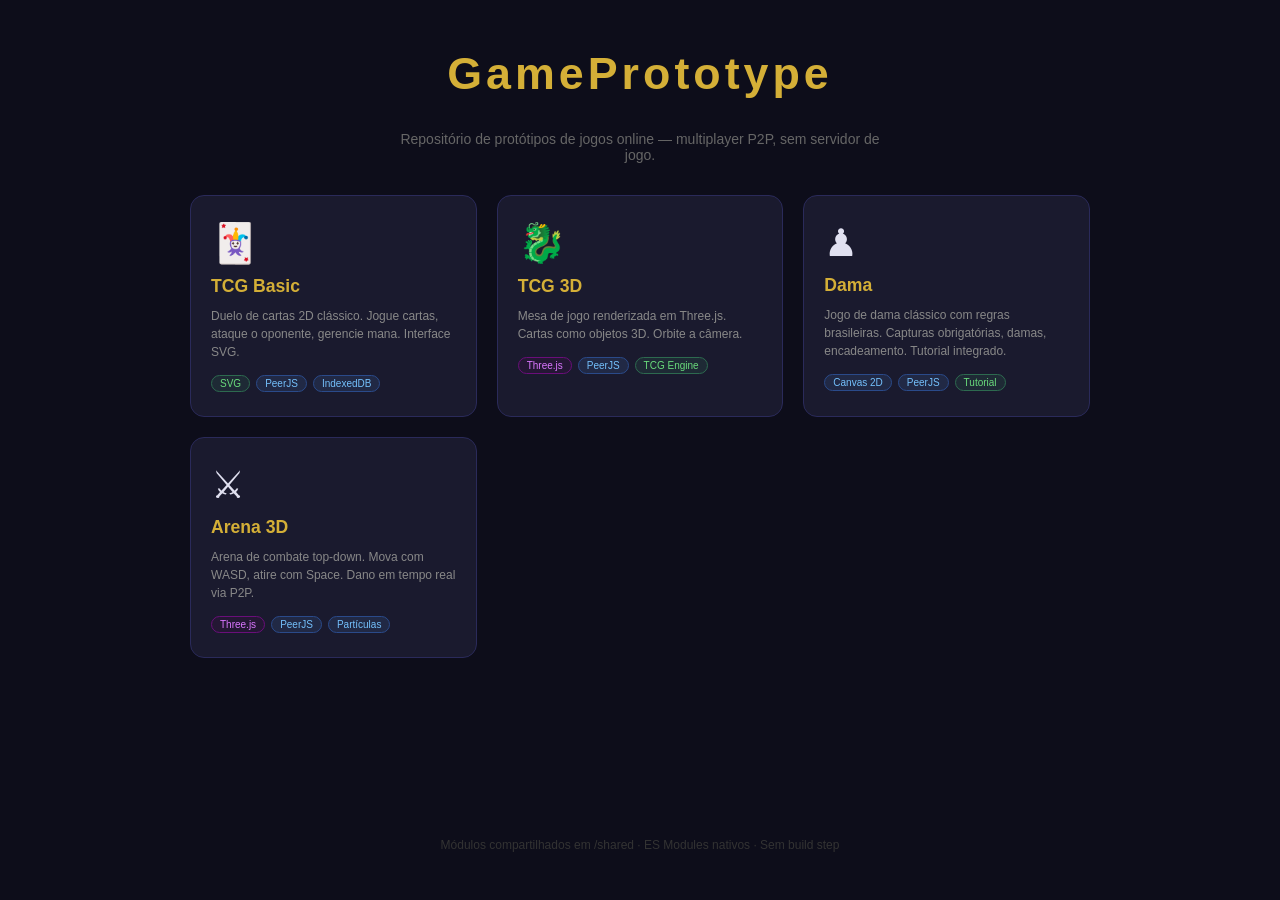
==== index.html @ fcbff3ef "INITIAL COMMIIT" ====
<!DOCTYPE html>
<html lang="pt-BR">
<head>
  <meta charset="UTF-8">
  <meta name="viewport" content="width=device-width, initial-scale=1.0">
  <title>GamePrototype — Hub</title>
  <style>
    *, *::before, *::after { box-sizing: border-box; margin: 0; padding: 0; }
    body {
      background: #0d0d1a; color: #e0e0f0;
      font-family: 'Segoe UI', sans-serif;
      min-height: 100vh; display: flex; flex-direction: column;
      align-items: center; padding: 48px 24px; gap: 32px;
    }
    h1 { font-size: 2.8rem; color: #d4af37; letter-spacing: 4px; }
    p  { color: #666; font-size: 14px; max-width: 500px; text-align: center; }

    .grid {
      display: grid;
      grid-template-columns: repeat(auto-fit, minmax(240px, 1fr));
      gap: 20px; width: 100%; max-width: 900px;
    }
    .card {
      background: #1a1a2e; border: 1px solid #2a2a5a; border-radius: 14px;
      padding: 24px 20px; display: flex; flex-direction: column; gap: 10px;
      text-decoration: none; color: inherit;
      transition: border-color 0.2s, transform 0.2s, box-shadow 0.2s;
    }
    .card:hover {
      border-color: #d4af37; transform: translateY(-4px);
      box-shadow: 0 8px 32px rgba(212,175,55,0.15);
    }
    .card__icon { font-size: 2.4rem; }
    .card__title { font-size: 1.1rem; font-weight: bold; color: #d4af37; }
    .card__desc  { font-size: 12px; color: #888; line-height: 1.5; }
    .card__tags  { display: flex; flex-wrap: wrap; gap: 6px; margin-top: 4px; }
    .tag {
      font-size: 10px; padding: 2px 8px; border-radius: 20px;
      background: rgba(74,127,203,0.15); border: 1px solid #2a4a8a; color: #74c0fc;
    }
    .tag.green  { background: rgba(45,106,79,0.2); border-color: #2d6a4f; color: #69db7c; }
    .tag.purple { background: rgba(74,14,78,0.2); border-color: #6a0e7a; color: #da77ff; }

    footer { color: #333; font-size: 12px; margin-top: auto; }
  </style>
</head>
<body>
  <h1>GamePrototype</h1>
  <p>Repositório de protótipos de jogos online — multiplayer P2P, sem servidor de jogo.</p>

  <div class="grid">
    <a class="card" href="./games/tcg-basic/index.html">
      <div class="card__icon">🃏</div>
      <div class="card__title">TCG Basic</div>
      <div class="card__desc">Duelo de cartas 2D clássico. Jogue cartas, ataque o oponente, gerencie mana. Interface SVG.</div>
      <div class="card__tags">
        <span class="tag green">SVG</span>
        <span class="tag">PeerJS</span>
        <span class="tag">IndexedDB</span>
      </div>
    </a>

    <a class="card" href="./games/tcg-3d/index.html">
      <div class="card__icon">🐉</div>
      <div class="card__title">TCG 3D</div>
      <div class="card__desc">Mesa de jogo renderizada em Three.js. Cartas como objetos 3D. Orbite a câmera.</div>
      <div class="card__tags">
        <span class="tag purple">Three.js</span>
        <span class="tag">PeerJS</span>
        <span class="tag green">TCG Engine</span>
      </div>
    </a>

    <a class="card" href="./games/checkers/index.html">
      <div class="card__icon">♟</div>
      <div class="card__title">Dama</div>
      <div class="card__desc">Jogo de dama clássico com regras brasileiras. Capturas obrigatórias, damas, encadeamento. Tutorial integrado.</div>
      <div class="card__tags">
        <span class="tag">Canvas 2D</span>
        <span class="tag">PeerJS</span>
        <span class="tag green">Tutorial</span>
      </div>
    </a>

    <a class="card" href="./games/arena-3d/index.html">
      <div class="card__icon">⚔</div>
      <div class="card__title">Arena 3D</div>
      <div class="card__desc">Arena de combate top-down. Mova com WASD, atire com Space. Dano em tempo real via P2P.</div>
      <div class="card__tags">
        <span class="tag purple">Three.js</span>
        <span class="tag">PeerJS</span>
        <span class="tag">Partículas</span>
      </div>
    </a>
  </div>

  <footer>Módulos compartilhados em /shared · ES Modules nativos · Sem build step</footer>
</body>
</html>
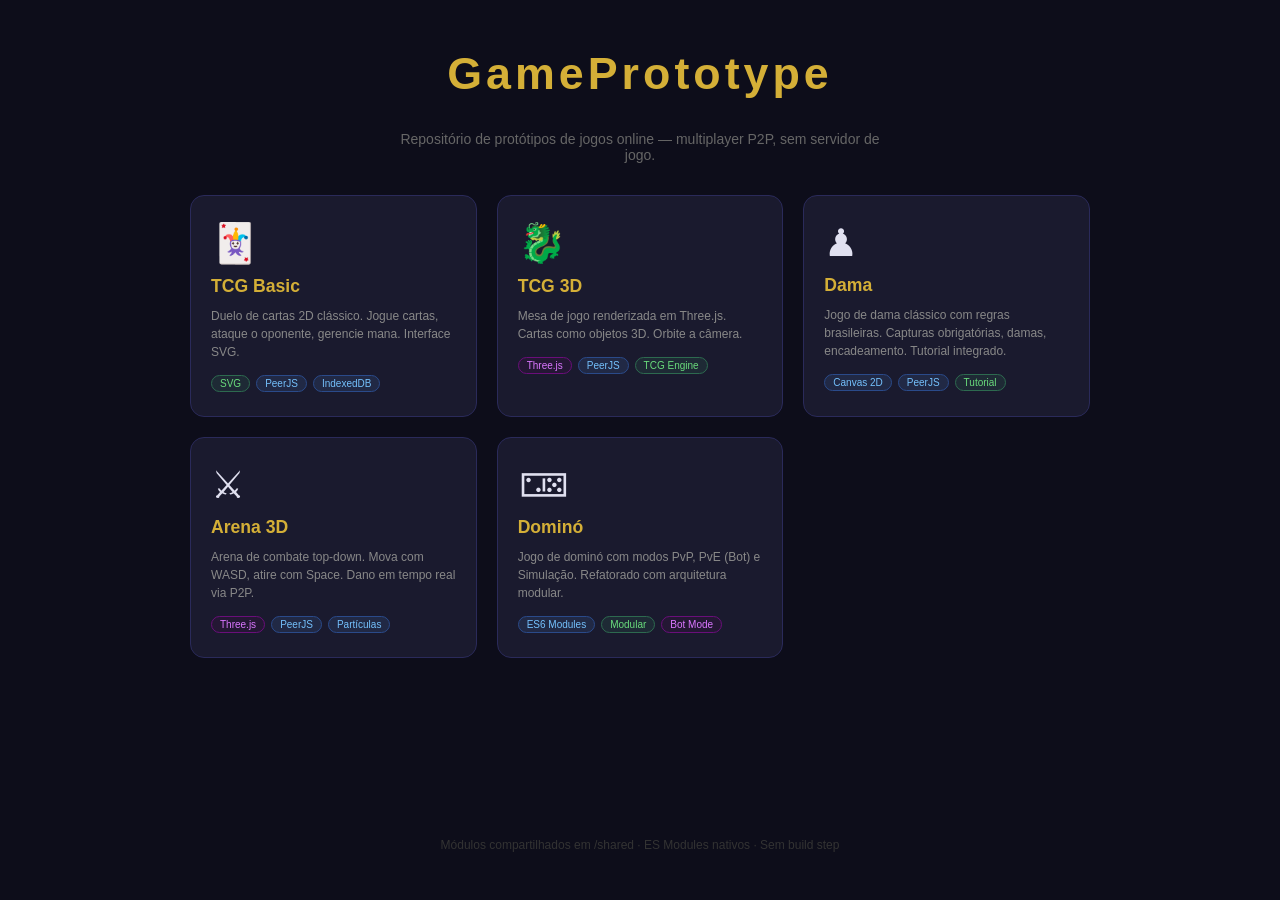
==== commit f37d7c4e: "domino" ====
--- a/index.html
+++ b/index.html
@@ -92,6 +92,17 @@
         <span class="tag">Partículas</span>
       </div>
     </a>
+
+    <a class="card" href="./games/domino/index.html">
+      <div class="card__icon">🁄</div>
+      <div class="card__title">Dominó</div>
+      <div class="card__desc">Jogo de dominó com modos PvP, PvE (Bot) e Simulação. Refatorado com arquitetura modular.</div>
+      <div class="card__tags">
+        <span class="tag">ES6 Modules</span>
+        <span class="tag green">Modular</span>
+        <span class="tag purple">Bot Mode</span>
+      </div>
+    </a>
   </div>
 
   <footer>Módulos compartilhados em /shared · ES Modules nativos · Sem build step</footer>
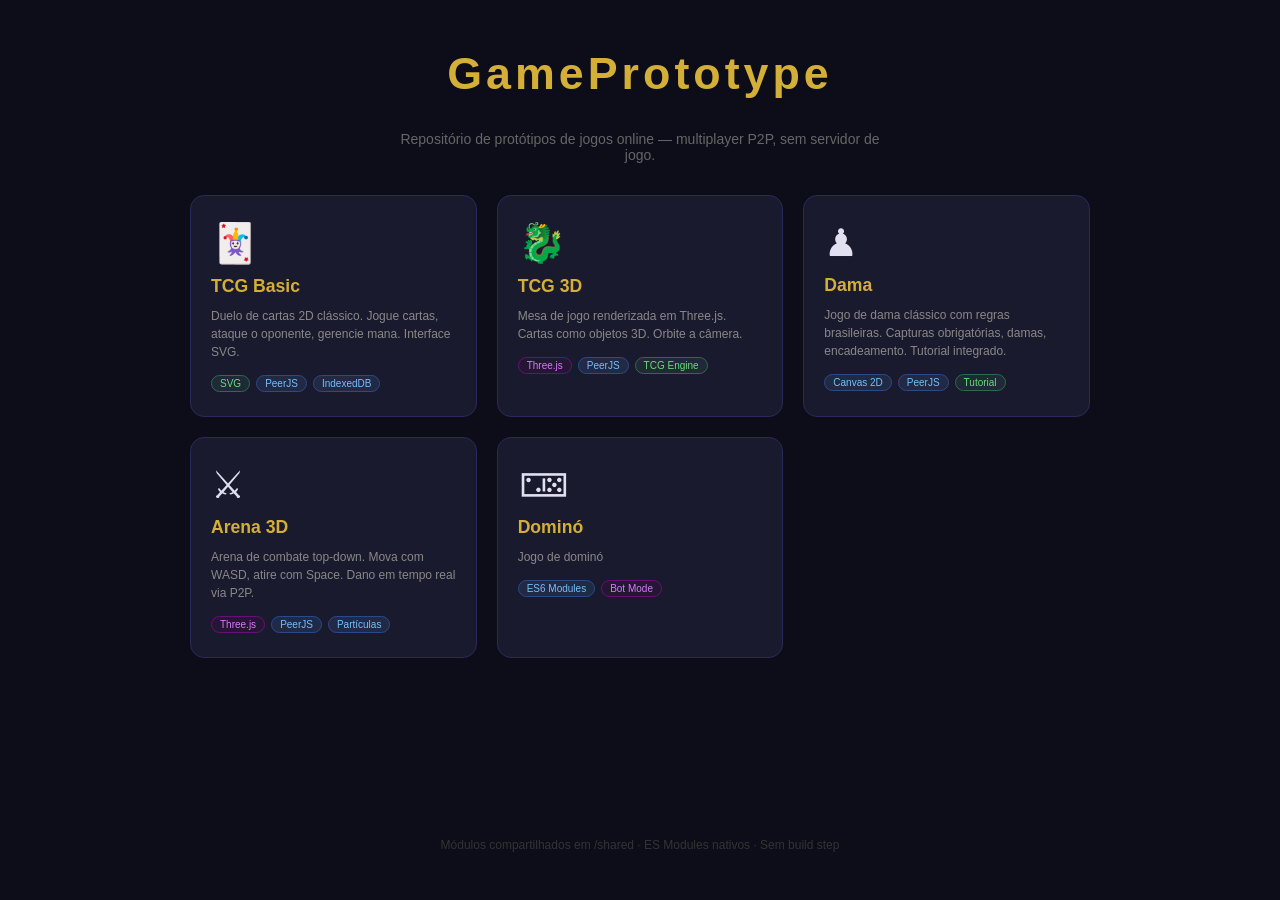
==== commit cb6e14eb: "fix" ====
--- a/index.html
+++ b/index.html
@@ -1,110 +1,186 @@
 <!DOCTYPE html>
 <html lang="pt-BR">
-<head>
-  <meta charset="UTF-8">
-  <meta name="viewport" content="width=device-width, initial-scale=1.0">
-  <title>GamePrototype — Hub</title>
-  <style>
-    *, *::before, *::after { box-sizing: border-box; margin: 0; padding: 0; }
-    body {
-      background: #0d0d1a; color: #e0e0f0;
-      font-family: 'Segoe UI', sans-serif;
-      min-height: 100vh; display: flex; flex-direction: column;
-      align-items: center; padding: 48px 24px; gap: 32px;
-    }
-    h1 { font-size: 2.8rem; color: #d4af37; letter-spacing: 4px; }
-    p  { color: #666; font-size: 14px; max-width: 500px; text-align: center; }
+  <head>
+    <meta charset="UTF-8" />
+    <meta name="viewport" content="width=device-width, initial-scale=1.0" />
+    <title>GamePrototype — Hub</title>
+    <style>
+      *,
+      *::before,
+      *::after {
+        box-sizing: border-box;
+        margin: 0;
+        padding: 0;
+      }
+      body {
+        background: #0d0d1a;
+        color: #e0e0f0;
+        font-family: "Segoe UI", sans-serif;
+        min-height: 100vh;
+        display: flex;
+        flex-direction: column;
+        align-items: center;
+        padding: 48px 24px;
+        gap: 32px;
+      }
+      h1 {
+        font-size: 2.8rem;
+        color: #d4af37;
+        letter-spacing: 4px;
+      }
+      p {
+        color: #666;
+        font-size: 14px;
+        max-width: 500px;
+        text-align: center;
+      }
 
-    .grid {
-      display: grid;
-      grid-template-columns: repeat(auto-fit, minmax(240px, 1fr));
-      gap: 20px; width: 100%; max-width: 900px;
-    }
-    .card {
-      background: #1a1a2e; border: 1px solid #2a2a5a; border-radius: 14px;
-      padding: 24px 20px; display: flex; flex-direction: column; gap: 10px;
-      text-decoration: none; color: inherit;
-      transition: border-color 0.2s, transform 0.2s, box-shadow 0.2s;
-    }
-    .card:hover {
-      border-color: #d4af37; transform: translateY(-4px);
-      box-shadow: 0 8px 32px rgba(212,175,55,0.15);
-    }
-    .card__icon { font-size: 2.4rem; }
-    .card__title { font-size: 1.1rem; font-weight: bold; color: #d4af37; }
-    .card__desc  { font-size: 12px; color: #888; line-height: 1.5; }
-    .card__tags  { display: flex; flex-wrap: wrap; gap: 6px; margin-top: 4px; }
-    .tag {
-      font-size: 10px; padding: 2px 8px; border-radius: 20px;
-      background: rgba(74,127,203,0.15); border: 1px solid #2a4a8a; color: #74c0fc;
-    }
-    .tag.green  { background: rgba(45,106,79,0.2); border-color: #2d6a4f; color: #69db7c; }
-    .tag.purple { background: rgba(74,14,78,0.2); border-color: #6a0e7a; color: #da77ff; }
+      .grid {
+        display: grid;
+        grid-template-columns: repeat(auto-fit, minmax(240px, 1fr));
+        gap: 20px;
+        width: 100%;
+        max-width: 900px;
+      }
+      .card {
+        background: #1a1a2e;
+        border: 1px solid #2a2a5a;
+        border-radius: 14px;
+        padding: 24px 20px;
+        display: flex;
+        flex-direction: column;
+        gap: 10px;
+        text-decoration: none;
+        color: inherit;
+        transition: border-color 0.2s, transform 0.2s, box-shadow 0.2s;
+      }
+      .card:hover {
+        border-color: #d4af37;
+        transform: translateY(-4px);
+        box-shadow: 0 8px 32px rgba(212, 175, 55, 0.15);
+      }
+      .card__icon {
+        font-size: 2.4rem;
+      }
+      .card__title {
+        font-size: 1.1rem;
+        font-weight: bold;
+        color: #d4af37;
+      }
+      .card__desc {
+        font-size: 12px;
+        color: #888;
+        line-height: 1.5;
+      }
+      .card__tags {
+        display: flex;
+        flex-wrap: wrap;
+        gap: 6px;
+        margin-top: 4px;
+      }
+      .tag {
+        font-size: 10px;
+        padding: 2px 8px;
+        border-radius: 20px;
+        background: rgba(74, 127, 203, 0.15);
+        border: 1px solid #2a4a8a;
+        color: #74c0fc;
+      }
+      .tag.green {
+        background: rgba(45, 106, 79, 0.2);
+        border-color: #2d6a4f;
+        color: #69db7c;
+      }
+      .tag.purple {
+        background: rgba(74, 14, 78, 0.2);
+        border-color: #6a0e7a;
+        color: #da77ff;
+      }
 
-    footer { color: #333; font-size: 12px; margin-top: auto; }
-  </style>
-</head>
-<body>
-  <h1>GamePrototype</h1>
-  <p>Repositório de protótipos de jogos online — multiplayer P2P, sem servidor de jogo.</p>
+      footer {
+        color: #333;
+        font-size: 12px;
+        margin-top: auto;
+      }
+    </style>
+  </head>
+  <body>
+    <h1>GamePrototype</h1>
+    <p>
+      Repositório de protótipos de jogos online — multiplayer P2P, sem servidor
+      de jogo.
+    </p>
 
-  <div class="grid">
-    <a class="card" href="./games/tcg-basic/index.html">
-      <div class="card__icon">🃏</div>
-      <div class="card__title">TCG Basic</div>
-      <div class="card__desc">Duelo de cartas 2D clássico. Jogue cartas, ataque o oponente, gerencie mana. Interface SVG.</div>
-      <div class="card__tags">
-        <span class="tag green">SVG</span>
-        <span class="tag">PeerJS</span>
-        <span class="tag">IndexedDB</span>
-      </div>
-    </a>
+    <div class="grid">
+      <a class="card" href="./games/tcg-basic/index.html">
+        <div class="card__icon">🃏</div>
+        <div class="card__title">TCG Basic</div>
+        <div class="card__desc">
+          Duelo de cartas 2D clássico. Jogue cartas, ataque o oponente, gerencie
+          mana. Interface SVG.
+        </div>
+        <div class="card__tags">
+          <span class="tag green">SVG</span>
+          <span class="tag">PeerJS</span>
+          <span class="tag">IndexedDB</span>
+        </div>
+      </a>
 
-    <a class="card" href="./games/tcg-3d/index.html">
-      <div class="card__icon">🐉</div>
-      <div class="card__title">TCG 3D</div>
-      <div class="card__desc">Mesa de jogo renderizada em Three.js. Cartas como objetos 3D. Orbite a câmera.</div>
-      <div class="card__tags">
-        <span class="tag purple">Three.js</span>
-        <span class="tag">PeerJS</span>
-        <span class="tag green">TCG Engine</span>
-      </div>
-    </a>
+      <a class="card" href="./games/tcg-3d/index.html">
+        <div class="card__icon">🐉</div>
+        <div class="card__title">TCG 3D</div>
+        <div class="card__desc">
+          Mesa de jogo renderizada em Three.js. Cartas como objetos 3D. Orbite a
+          câmera.
+        </div>
+        <div class="card__tags">
+          <span class="tag purple">Three.js</span>
+          <span class="tag">PeerJS</span>
+          <span class="tag green">TCG Engine</span>
+        </div>
+      </a>
 
-    <a class="card" href="./games/checkers/index.html">
-      <div class="card__icon">♟</div>
-      <div class="card__title">Dama</div>
-      <div class="card__desc">Jogo de dama clássico com regras brasileiras. Capturas obrigatórias, damas, encadeamento. Tutorial integrado.</div>
-      <div class="card__tags">
-        <span class="tag">Canvas 2D</span>
-        <span class="tag">PeerJS</span>
-        <span class="tag green">Tutorial</span>
-      </div>
-    </a>
+      <a class="card" href="./games/checkers/index.html">
+        <div class="card__icon">♟</div>
+        <div class="card__title">Dama</div>
+        <div class="card__desc">
+          Jogo de dama clássico com regras brasileiras. Capturas obrigatórias,
+          damas, encadeamento. Tutorial integrado.
+        </div>
+        <div class="card__tags">
+          <span class="tag">Canvas 2D</span>
+          <span class="tag">PeerJS</span>
+          <span class="tag green">Tutorial</span>
+        </div>
+      </a>
 
-    <a class="card" href="./games/arena-3d/index.html">
-      <div class="card__icon">⚔</div>
-      <div class="card__title">Arena 3D</div>
-      <div class="card__desc">Arena de combate top-down. Mova com WASD, atire com Space. Dano em tempo real via P2P.</div>
-      <div class="card__tags">
-        <span class="tag purple">Three.js</span>
-        <span class="tag">PeerJS</span>
-        <span class="tag">Partículas</span>
-      </div>
-    </a>
+      <a class="card" href="./games/arena-3d/index.html">
+        <div class="card__icon">⚔</div>
+        <div class="card__title">Arena 3D</div>
+        <div class="card__desc">
+          Arena de combate top-down. Mova com WASD, atire com Space. Dano em
+          tempo real via P2P.
+        </div>
+        <div class="card__tags">
+          <span class="tag purple">Three.js</span>
+          <span class="tag">PeerJS</span>
+          <span class="tag">Partículas</span>
+        </div>
+      </a>
 
-    <a class="card" href="./games/domino/index.html">
-      <div class="card__icon">🁄</div>
-      <div class="card__title">Dominó</div>
-      <div class="card__desc">Jogo de dominó com modos PvP, PvE (Bot) e Simulação. Refatorado com arquitetura modular.</div>
-      <div class="card__tags">
-        <span class="tag">ES6 Modules</span>
-        <span class="tag green">Modular</span>
-        <span class="tag purple">Bot Mode</span>
-      </div>
-    </a>
-  </div>
+      <a class="card" href="./games/domino/index.html">
+        <div class="card__icon">🁄</div>
+        <div class="card__title">Dominó</div>
+        <div class="card__desc">Jogo de dominó</div>
+        <div class="card__tags">
+          <span class="tag">ES6 Modules</span>
+          <span class="tag purple">Bot Mode</span>
+        </div>
+      </a>
+    </div>
 
-  <footer>Módulos compartilhados em /shared · ES Modules nativos · Sem build step</footer>
-</body>
+    <footer>
+      Módulos compartilhados em /shared · ES Modules nativos · Sem build step
+    </footer>
+  </body>
 </html>
